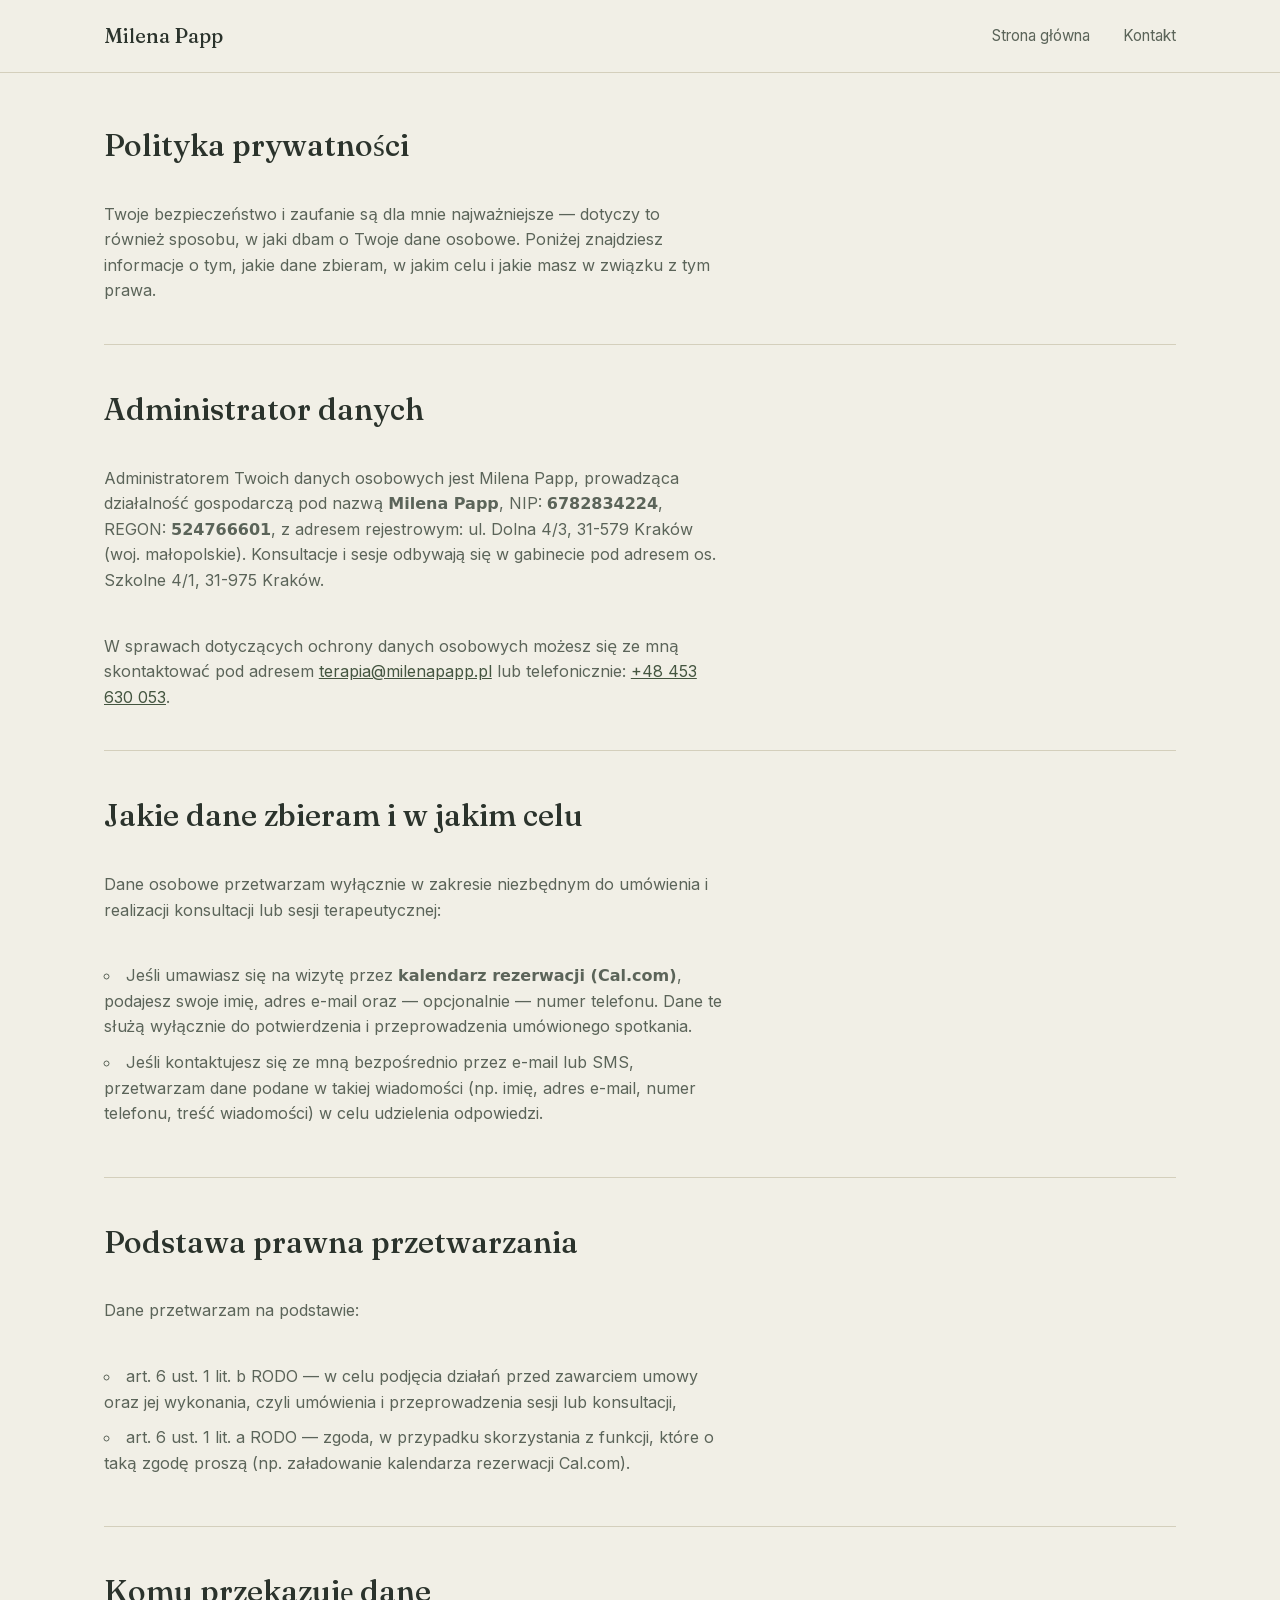
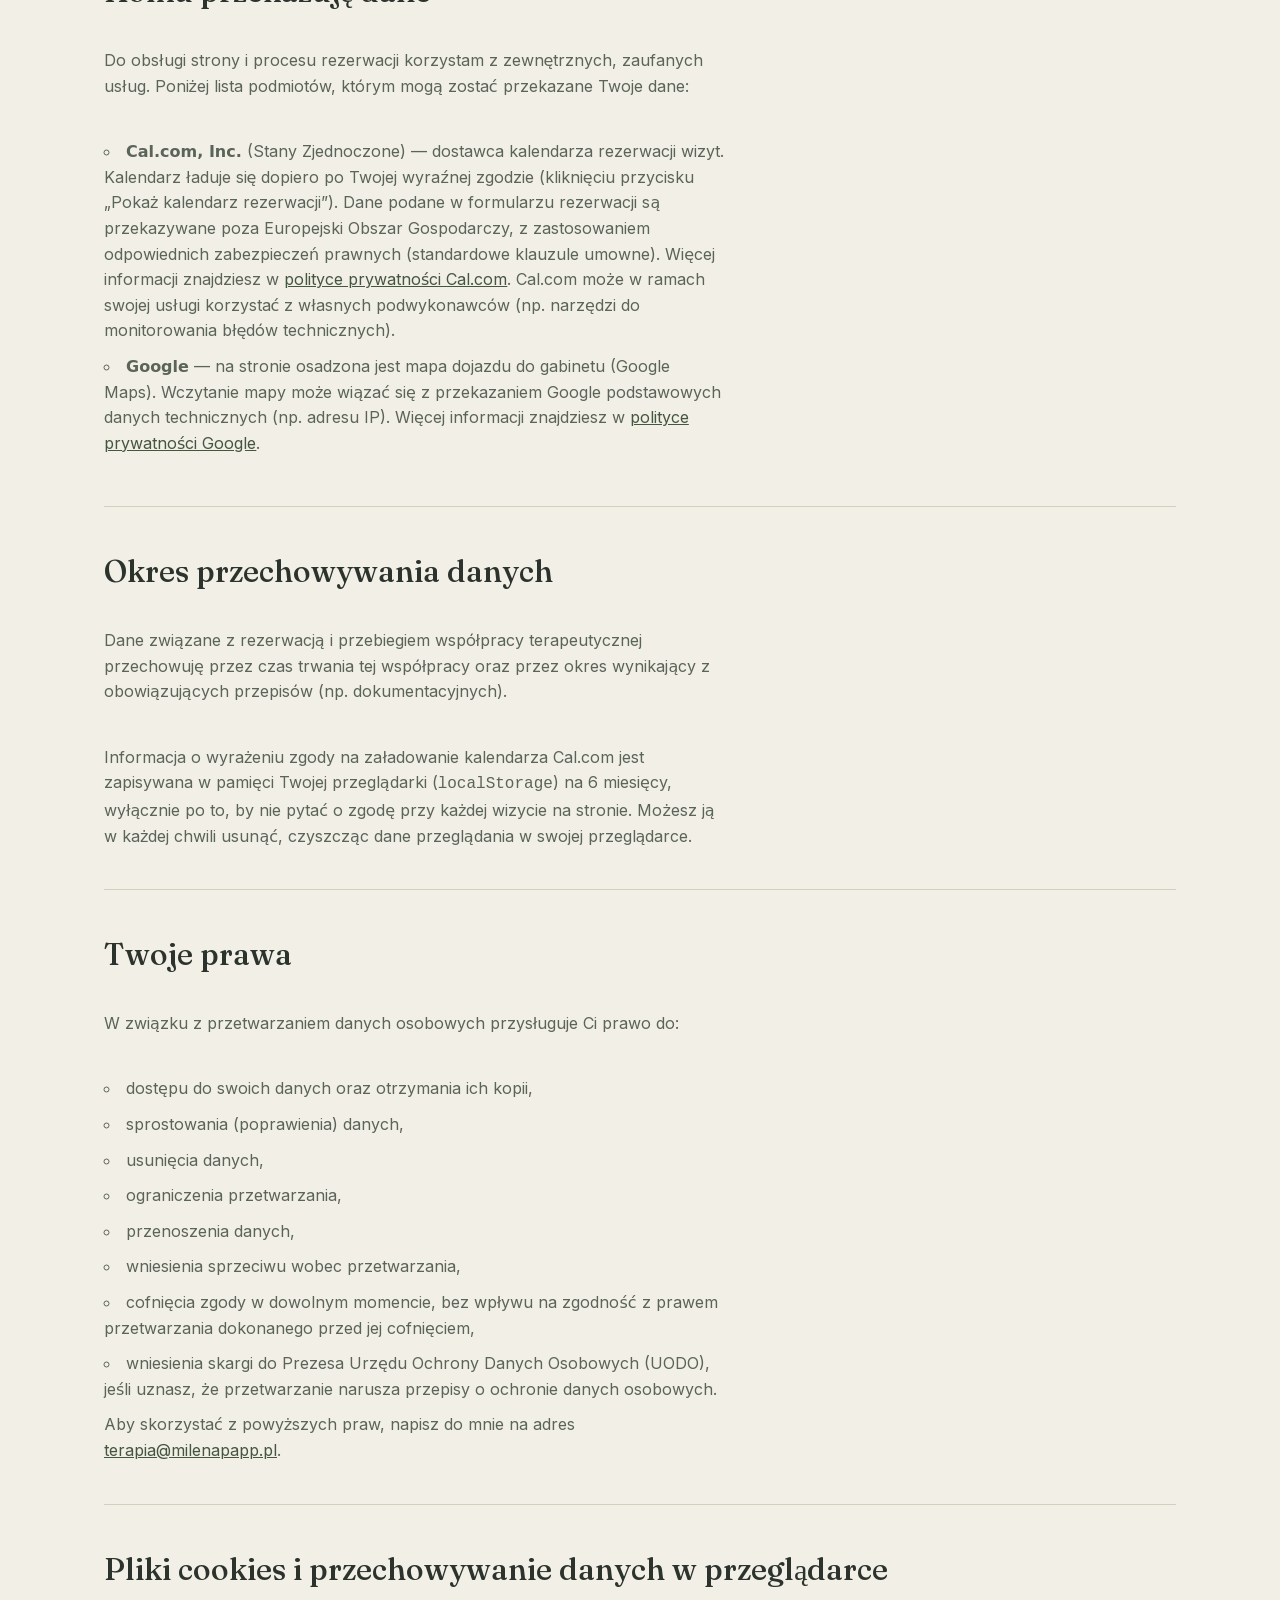
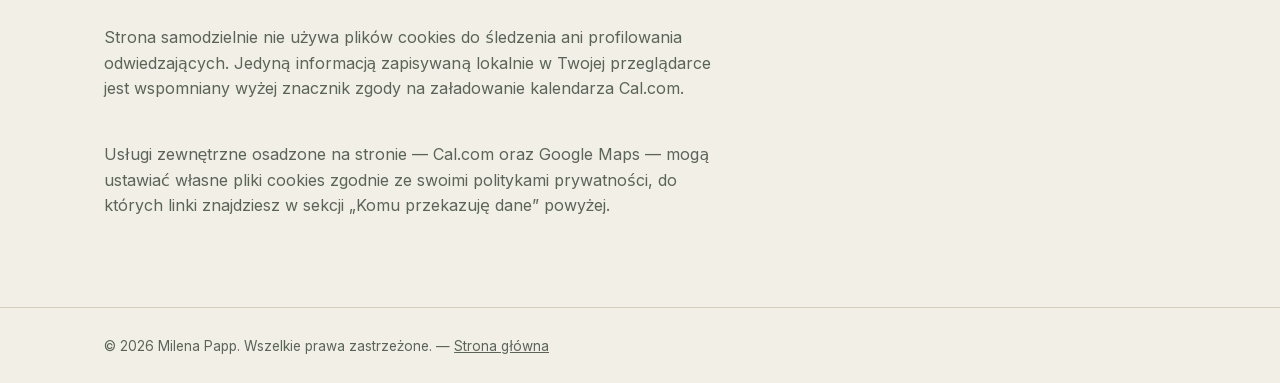
==== polityka-prywatnosci.html @ 80bcc525 "Added privacy policy" ====
<!DOCTYPE html>
<html lang="pl">
<head>
<meta charset="UTF-8">
<meta name="viewport" content="width=device-width, initial-scale=1.0">
<title>Polityka prywatności — Milena Papp</title>
<link rel="preload" href="fonts/inter-400-latin.woff2" as="font" type="font/woff2" crossorigin>
<link rel="preload" href="fonts/fraunces-500-latin.woff2" as="font" type="font/woff2" crossorigin>
<link rel="stylesheet" href="css/fonts.css">
<link rel="stylesheet" href="css/style.css">
</head>
<body>

<header class="site-header">
  <div class="wrap header-inner">
    <span class="wordmark">Milena Papp</span>
    <nav class="nav">
      <a href="index.html">Strona główna</a>
      <a href="index.html#kontakt">Kontakt</a>
    </nav>
  </div>
</header>

<main>

  <section class="section">
    <div class="wrap section-grid">
      <h2>Polityka prywatności</h2>
      <div class="section-body">
        <p>Twoje bezpieczeństwo i zaufanie są dla mnie najważniejsze — dotyczy to również sposobu, w jaki dbam o Twoje dane osobowe. Poniżej znajdziesz informacje o tym, jakie dane zbieram, w jakim celu i jakie masz w związku z tym prawa.</p>
      </div>

      <div class="subsection">
        <h2>Administrator danych</h2>
        <div class="section-body">
          <p>Administratorem Twoich danych osobowych jest Milena Papp, prowadząca działalność gospodarczą pod nazwą <strong>Milena Papp</strong>, NIP: <strong>6782834224</strong>, REGON: <strong>524766601</strong>, z adresem rejestrowym: ul. Dolna 4/3, 31-579 Kraków (woj. małopolskie). Konsultacje i sesje odbywają się w gabinecie pod adresem os. Szkolne 4/1, 31-975 Kraków.</p>
          <p>W sprawach dotyczących ochrony danych osobowych możesz się ze mną skontaktować pod adresem <a href="mailto:terapia@milenapapp.pl">terapia@milenapapp.pl</a> lub telefonicznie: <a href="sms:+48453630053">+48 453 630 053</a>.</p>
        </div>
      </div>

      <div class="subsection">
        <h2>Jakie dane zbieram i w jakim celu</h2>
        <div class="section-body">
          <p>Dane osobowe przetwarzam wyłącznie w zakresie niezbędnym do umówienia i realizacji konsultacji lub sesji terapeutycznej:</p>
          <ul class="helping">
            <li>Jeśli umawiasz się na wizytę przez <strong>kalendarz rezerwacji (Cal.com)</strong>, podajesz swoje imię, adres e-mail oraz — opcjonalnie — numer telefonu. Dane te służą wyłącznie do potwierdzenia i przeprowadzenia umówionego spotkania.</li>
            <li>Jeśli kontaktujesz się ze mną bezpośrednio przez e-mail lub SMS, przetwarzam dane podane w takiej wiadomości (np. imię, adres e-mail, numer telefonu, treść wiadomości) w celu udzielenia odpowiedzi.</li>
          </ul>
        </div>
      </div>

      <div class="subsection">
        <h2>Podstawa prawna przetwarzania</h2>
        <div class="section-body">
          <p>Dane przetwarzam na podstawie:</p>
          <ul class="helping">
            <li>art. 6 ust. 1 lit. b RODO — w celu podjęcia działań przed zawarciem umowy oraz jej wykonania, czyli umówienia i przeprowadzenia sesji lub konsultacji,</li>
            <li>art. 6 ust. 1 lit. a RODO — zgoda, w przypadku skorzystania z funkcji, które o taką zgodę proszą (np. załadowanie kalendarza rezerwacji Cal.com).</li>
          </ul>
        </div>
      </div>

      <div class="subsection">
        <h2>Komu przekazuję dane</h2>
        <div class="section-body">
          <p>Do obsługi strony i procesu rezerwacji korzystam z zewnętrznych, zaufanych usług. Poniżej lista podmiotów, którym mogą zostać przekazane Twoje dane:</p>
          <ul class="helping">
            <li><strong>Cal.com, Inc.</strong> (Stany Zjednoczone) — dostawca kalendarza rezerwacji wizyt. Kalendarz ładuje się dopiero po Twojej wyraźnej zgodzie (kliknięciu przycisku „Pokaż kalendarz rezerwacji”). Dane podane w formularzu rezerwacji są przekazywane poza Europejski Obszar Gospodarczy, z zastosowaniem odpowiednich zabezpieczeń prawnych (standardowe klauzule umowne). Więcej informacji znajdziesz w <a href="https://cal.com/privacy" target="_blank" rel="noopener">polityce prywatności Cal.com</a>. Cal.com może w ramach swojej usługi korzystać z własnych podwykonawców (np. narzędzi do monitorowania błędów technicznych).</li>
            <li><strong>Google</strong> — na stronie osadzona jest mapa dojazdu do gabinetu (Google Maps). Wczytanie mapy może wiązać się z przekazaniem Google podstawowych danych technicznych (np. adresu IP). Więcej informacji znajdziesz w <a href="https://policies.google.com/privacy" target="_blank" rel="noopener">polityce prywatności Google</a>.</li>
          </ul>
        </div>
      </div>

      <div class="subsection">
        <h2>Okres przechowywania danych</h2>
        <div class="section-body">
          <p>Dane związane z rezerwacją i przebiegiem współpracy terapeutycznej przechowuję przez czas trwania tej współpracy oraz przez okres wynikający z obowiązujących przepisów (np. dokumentacyjnych).</p>
          <p>Informacja o wyrażeniu zgody na załadowanie kalendarza Cal.com jest zapisywana w pamięci Twojej przeglądarki (<code>localStorage</code>) na 6 miesięcy, wyłącznie po to, by nie pytać o zgodę przy każdej wizycie na stronie. Możesz ją w każdej chwili usunąć, czyszcząc dane przeglądania w swojej przeglądarce.</p>
        </div>
      </div>

      <div class="subsection">
        <h2>Twoje prawa</h2>
        <div class="section-body">
          <p>W związku z przetwarzaniem danych osobowych przysługuje Ci prawo do:</p>
          <ul class="helping">
            <li>dostępu do swoich danych oraz otrzymania ich kopii,</li>
            <li>sprostowania (poprawienia) danych,</li>
            <li>usunięcia danych,</li>
            <li>ograniczenia przetwarzania,</li>
            <li>przenoszenia danych,</li>
            <li>wniesienia sprzeciwu wobec przetwarzania,</li>
            <li>cofnięcia zgody w dowolnym momencie, bez wpływu na zgodność z prawem przetwarzania dokonanego przed jej cofnięciem,</li>
            <li>wniesienia skargi do Prezesa Urzędu Ochrony Danych Osobowych (UODO), jeśli uznasz, że przetwarzanie narusza przepisy o ochronie danych osobowych.</li>
          </ul>
          <p>Aby skorzystać z powyższych praw, napisz do mnie na adres <a href="mailto:terapia@milenapapp.pl">terapia@milenapapp.pl</a>.</p>
        </div>
      </div>

      <div class="subsection">
        <h2>Pliki cookies i przechowywanie danych w przeglądarce</h2>
        <div class="section-body">
          <p>Strona samodzielnie nie używa plików cookies do śledzenia ani profilowania odwiedzających. Jedyną informacją zapisywaną lokalnie w Twojej przeglądarce jest wspomniany wyżej znacznik zgody na załadowanie kalendarza Cal.com.</p>
          <p>Usługi zewnętrzne osadzone na stronie — Cal.com oraz Google Maps — mogą ustawiać własne pliki cookies zgodnie ze swoimi politykami prywatności, do których linki znajdziesz w sekcji „Komu przekazuję dane” powyżej.</p>
        </div>
      </div>
    </div>
  </section>

</main>

<footer class="site-footer">
  <div class="wrap">
    <p>© 2026 Milena Papp. Wszelkie prawa zastrzeżone. — <a href="index.html">Strona główna</a></p>
  </div>
</footer>

</body>
</html>
---- css/fonts.css ----
/* Fraunces */
@font-face {
  font-family: 'Fraunces';
  font-style: normal;
  font-weight: 400;
  font-display: optional;
  src: url(../fonts/fraunces-400-latin-ext.woff2) format('woff2');
  unicode-range: U+0100-02BA, U+02BD-02C5, U+02C7-02CC, U+02CE-02D7, U+02DD-02FF, U+0304, U+0308, U+0329, U+1D00-1DBF, U+1E00-1E9F, U+1EF2-1EFF, U+2020, U+20A0-20AB, U+20AD-20C0, U+2113, U+2C60-2C7F, U+A720-A7FF;
}
@font-face {
  font-family: 'Fraunces';
  font-style: normal;
  font-weight: 400;
  font-display: optional;
  src: url(../fonts/fraunces-400-latin.woff2) format('woff2');
  unicode-range: U+0000-00FF, U+0131, U+0152-0153, U+02BB-02BC, U+02C6, U+02DA, U+02DC, U+0304, U+0308, U+0329, U+2000-206F, U+20AC, U+2122, U+2191, U+2193, U+2212, U+2215, U+FEFF, U+FFFD;
}
@font-face {
  font-family: 'Fraunces';
  font-style: normal;
  font-weight: 500;
  font-display: optional;
  src: url(../fonts/fraunces-500-latin-ext.woff2) format('woff2');
  unicode-range: U+0100-02BA, U+02BD-02C5, U+02C7-02CC, U+02CE-02D7, U+02DD-02FF, U+0304, U+0308, U+0329, U+1D00-1DBF, U+1E00-1E9F, U+1EF2-1EFF, U+2020, U+20A0-20AB, U+20AD-20C0, U+2113, U+2C60-2C7F, U+A720-A7FF;
}
@font-face {
  font-family: 'Fraunces';
  font-style: normal;
  font-weight: 500;
  font-display: optional;
  src: url(../fonts/fraunces-500-latin.woff2) format('woff2');
  unicode-range: U+0000-00FF, U+0131, U+0152-0153, U+02BB-02BC, U+02C6, U+02DA, U+02DC, U+0304, U+0308, U+0329, U+2000-206F, U+20AC, U+2122, U+2191, U+2193, U+2212, U+2215, U+FEFF, U+FFFD;
}
@font-face {
  font-family: 'Fraunces';
  font-style: normal;
  font-weight: 600;
  font-display: optional;
  src: url(../fonts/fraunces-600-latin-ext.woff2) format('woff2');
  unicode-range: U+0100-02BA, U+02BD-02C5, U+02C7-02CC, U+02CE-02D7, U+02DD-02FF, U+0304, U+0308, U+0329, U+1D00-1DBF, U+1E00-1E9F, U+1EF2-1EFF, U+2020, U+20A0-20AB, U+20AD-20C0, U+2113, U+2C60-2C7F, U+A720-A7FF;
}
@font-face {
  font-family: 'Fraunces';
  font-style: normal;
  font-weight: 600;
  font-display: optional;
  src: url(../fonts/fraunces-600-latin.woff2) format('woff2');
  unicode-range: U+0000-00FF, U+0131, U+0152-0153, U+02BB-02BC, U+02C6, U+02DA, U+02DC, U+0304, U+0308, U+0329, U+2000-206F, U+20AC, U+2122, U+2191, U+2193, U+2212, U+2215, U+FEFF, U+FFFD;
}

/* Inter */
@font-face {
  font-family: 'Inter';
  font-style: normal;
  font-weight: 400;
  font-display: optional;
  src: url(../fonts/inter-400-latin-ext.woff2) format('woff2');
  unicode-range: U+0100-02BA, U+02BD-02C5, U+02C7-02CC, U+02CE-02D7, U+02DD-02FF, U+0304, U+0308, U+0329, U+1D00-1DBF, U+1E00-1E9F, U+1EF2-1EFF, U+2020, U+20A0-20AB, U+20AD-20C0, U+2113, U+2C60-2C7F, U+A720-A7FF;
}
@font-face {
  font-family: 'Inter';
  font-style: normal;
  font-weight: 400;
  font-display: optional;
  src: url(../fonts/inter-400-latin.woff2) format('woff2');
  unicode-range: U+0000-00FF, U+0131, U+0152-0153, U+02BB-02BC, U+02C6, U+02DA, U+02DC, U+0304, U+0308, U+0329, U+2000-206F, U+20AC, U+2122, U+2191, U+2193, U+2212, U+2215, U+FEFF, U+FFFD;
}
@font-face {
  font-family: 'Inter';
  font-style: normal;
  font-weight: 500;
  font-display: optional;
  src: url(../fonts/inter-500-latin-ext.woff2) format('woff2');
  unicode-range: U+0100-02BA, U+02BD-02C5, U+02C7-02CC, U+02CE-02D7, U+02DD-02FF, U+0304, U+0308, U+0329, U+1D00-1DBF, U+1E00-1E9F, U+1EF2-1EFF, U+2020, U+20A0-20AB, U+20AD-20C0, U+2113, U+2C60-2C7F, U+A720-A7FF;
}
@font-face {
  font-family: 'Inter';
  font-style: normal;
  font-weight: 500;
  font-display: optional;
  src: url(../fonts/inter-500-latin.woff2) format('woff2');
  unicode-range: U+0000-00FF, U+0131, U+0152-0153, U+02BB-02BC, U+02C6, U+02DA, U+02DC, U+0304, U+0308, U+0329, U+2000-206F, U+20AC, U+2122, U+2191, U+2193, U+2212, U+2215, U+FEFF, U+FFFD;
}
@font-face {
  font-family: 'Inter';
  font-style: normal;
  font-weight: 600;
  font-display: optional;
  src: url(../fonts/inter-600-latin-ext.woff2) format('woff2');
  unicode-range: U+0100-02BA, U+02BD-02C5, U+02C7-02CC, U+02CE-02D7, U+02DD-02FF, U+0304, U+0308, U+0329, U+1D00-1DBF, U+1E00-1E9F, U+1EF2-1EFF, U+2020, U+20A0-20AB, U+20AD-20C0, U+2113, U+2C60-2C7F, U+A720-A7FF;
}
@font-face {
  font-family: 'Inter';
  font-style: normal;
  font-weight: 600;
  font-display: optional;
  src: url(../fonts/inter-600-latin.woff2) format('woff2');
  unicode-range: U+0000-00FF, U+0131, U+0152-0153, U+02BB-02BC, U+02C6, U+02DA, U+02DC, U+0304, U+0308, U+0329, U+2000-206F, U+20AC, U+2122, U+2191, U+2193, U+2212, U+2215, U+FEFF, U+FFFD;
}
---- css/style.css ----
:root {
  --bg: #F1EFE6;
  --surface-alt: #E4E0D1;
  --ink: #2B332C;
  --ink-soft: #5B6459;
  --accent: #8A6558;
  --accent-deep: #445540;
  --photo: #8A6558;
  --border: #D4CFBC;
  --btn-ink: #F6F4EC;

  --font-display: "Fraunces", serif;
  --font-body: "Inter", system-ui, sans-serif;
}

@media (prefers-color-scheme: dark) {
  :root {
    --bg: #1B1F1B;
    --surface-alt: #242923;
    --ink: #EDEAE0;
    --ink-soft: #A8AFA3;
    --accent: #C99C88;
    --accent-deep: #8FB088;
    --photo: #8A6558;
    --border: #3A3F38;
    --btn-ink: #1B1F1B;
  }
}

* { box-sizing: border-box; }

html {
  scroll-behavior: smooth;
}

body {
  margin: 0;
  background: var(--bg);
  color: var(--ink);
  font-family: var(--font-body);
  font-size: 16px;
  line-height: 1.6;
}

h1, h2, h3 {
  font-family: var(--font-display);
  color: var(--ink);
  margin: 0;
}

.wrap {
  max-width: 1120px;
  margin: 0 auto;
  padding: 0 24px;
}

/* Header */
.site-header {
  border-bottom: 1px solid var(--border);
  background: var(--bg);
}

.header-inner {
  display: flex;
  justify-content: space-between;
  align-items: center;
  padding-top: 20px;
  padding-bottom: 20px;
}

.wordmark {
  font-family: var(--font-display);
  font-size: 1.25rem;
  font-weight: 500;
}

.nav a {
  color: var(--ink-soft);
  text-decoration: none;
  margin-left: 28px;
  font-size: 0.95rem;
}

.nav a:focus-visible {
  color: var(--accent-deep);
}

@media (hover: hover) {
  .nav a:hover {
    color: var(--accent-deep);
  }
}

/* Hero */
.hero {
  padding: 72px 0 96px;
}

.hero-inner {
  display: grid;
  grid-template-columns: 1.1fr 0.9fr;
  gap: 56px;
  align-items: center;
}

.eyebrow {
  color: var(--accent);
  font-size: 0.85rem;
  letter-spacing: 0.06em;
  text-transform: uppercase;
  margin: 0 0 16px;
}

.hero h1 {
  font-size: clamp(2.2rem, 4vw, 3.2rem);
  font-weight: 500;
  line-height: 1.15;
}

.lede {
  color: var(--ink-soft);
  font-size: 1.05rem;
  max-width: 46ch;
  margin: 22px 0 32px;
}

.btn {
  display: inline-block;
  background: var(--accent-deep);
  color: var(--btn-ink);
  text-decoration: none;
  padding: 13px 26px;
  border-radius: 4px;
  font-size: 0.95rem;
  font-weight: 500;
  border: none;
  cursor: pointer;
}

.btn:focus-visible {
  background: var(--ink);
}

@media (hover: hover) {
  .btn:hover {
    background: var(--ink);
  }
}

.hero-photo {
  position: relative;
  aspect-ratio: 2 / 3;
  border-radius: 4px;
}

.hero-photo::before {
  content: "";
  position: absolute;
  inset: 0;
  background: var(--photo) url('../images/milena_photo.JPG') center/cover no-repeat;
  border-radius: 4px;
  transition: transform 0.3s ease;
}

.hero-photo:hover::before {
  transform: scale(1.05);
}

.hero-photo::after {
  content: "";
  position: absolute;
  inset: 16px -16px -16px 16px;
  border: 1px solid var(--accent);
  border-radius: 4px;
  z-index: -1;
  transition: transform 0.3s ease;
}

.hero-photo:hover::after {
  transform: scale(1.05);
}

/* Sections */
.section {
  padding: 48px 0;
}

.section-alt {
  background: var(--surface-alt);
}

.section-divider {
  border-top: 1px solid var(--border);
  max-width: 1120px;
  margin: 0 auto;
  padding: 0 24px;
}

.section h2 {
  font-size: 1.9rem;
  font-weight: 500;
  margin-bottom: 32px;
}

.section-body {
  color: var(--ink-soft);
  max-width: 62ch;
}

.section-body p {
  margin: 0 0 40px;
}

.section-body a {
  color: var(--accent-deep);
}

.section-grid {
  display: block;
}

.subsection {
  margin-top: 40px;
  padding-top: 40px;
  border-top: 1px solid var(--border);
}

#w-czym-pomagam {
  margin-top: 0;
  padding-top: 24px;
}

.subsection h3 {
  font-size: 1.3rem;
  font-weight: 500;
  margin-bottom: 16px;
}

.section-body .label {
  color: var(--accent);
  font-size: 0.8rem;
  text-transform: uppercase;
  letter-spacing: 0.05em;
  margin: 28px 0 10px;
}

.helping {
  margin: 10px 0 0;
  padding: 0;
  list-style: circle;
  max-width: 62ch;
  list-style-position: inside;
}

.helping li {
  padding: 0 0 10px;
  color: var(--ink-soft);
}

.credentials {
  margin: 24px 0 0;
  padding: 0;
  list-style: none;
  max-width: 62ch;
}

.credentials li {
  padding: 10px 0;
  color: var(--ink-soft);
}

/* Offer cards */
.offer-grid {
  display: grid;
  grid-template-columns: repeat(3, 1fr);
  gap: 24px;
}

.offer-card {
  background: var(--bg);
  border-left: 3px solid var(--accent);
  padding: 24px;
  border-radius: 2px;
}

.offer-card h3 {
  font-size: 1.15rem;
  font-weight: 500;
  margin-bottom: 12px;
}

.offer-card p {
  color: var(--ink-soft);
  margin: 0;
  font-size: 0.95rem;
}

/* Contact */
.contact-grid {
  display: grid;
  grid-template-columns: max-content auto;
  gap: 56px;
  align-items: start;
}

.contact-details {
  margin: 0;
  padding: 0;
  display: grid;
  gap: 18px;
}

.contact-details dt {
  font-size: 0.8rem;
  color: var(--accent);
  text-transform: uppercase;
  letter-spacing: 0.05em;
  margin-bottom: 4px;
}

.contact-details dd {
  margin: 0;
  font-size: 1rem;
}

.contact-details a {
  color: inherit;
  text-decoration: none;
}

.contact-details a:focus-visible {
  color: var(--accent-deep);
  text-decoration: underline;
}

@media (hover: hover) {
  .contact-details a:hover {
    color: var(--accent-deep);
    text-decoration: underline;
  }
}

.map-container {
  position: relative;
  width: 100%;
  padding-bottom: 75%;
  height: 0;
  overflow: hidden;
  border-radius: 4px;
}

.map-container iframe {
  position: absolute;
  top: 0;
  left: 0;
  width: 100%;
  height: 100%;
  border-radius: 4px;
}

/* Rezerwacja (Booking) */
.pricing-info {
  max-width: 62ch;
  margin-bottom: 32px;
}

.pricing-info p {
  margin: 0 0 12px;
  color: var(--ink-soft);
  font-size: 1.05rem;
}

.pricing-info strong {
  color: var(--accent-deep);
  font-weight: 600;
}

/* Calendar switcher */
.cal-switcher {
  display: flex;
  gap: 12px;
  margin-bottom: 32px;
  flex-wrap: wrap;
}

.cal-switch-btn {
  padding: 12px 24px;
  background: var(--bg);
  border: 1px solid var(--border);
  border-radius: 4px;
  color: var(--ink-soft);
  font-family: var(--font-body);
  font-size: 0.95rem;
  font-weight: 500;
  cursor: pointer;
  transition: all 0.2s ease;
}

@media (hover: hover) {
  .cal-switch-btn:hover {
    background: var(--surface-alt);
    border-color: var(--accent);
    color: var(--ink);
  }
}

.cal-switch-btn.active {
  background: var(--accent-deep);
  border-color: var(--accent-deep);
  color: var(--btn-ink);
}

@media (hover: hover) {
  .cal-switch-btn.active:hover {
    background: var(--ink);
    border-color: var(--ink);
  }
}

/* Calendar container */
.cal-container {
  position: relative;
  overflow: hidden;
}

.cal-container[hidden] {
  display: none;
}

.cal-wrapper {
  border-radius: 8px;
  display: block;
  overflow: hidden;
}

.cal-wrapper:not(.active) {
  display: none;
}

.cal-wrapper.active {
  display: block;
}

.cal-wrapper > div {
  width: 100%;
  height: auto;
  overflow-x: hidden !important;
  max-width: 100%;
}

.cal-wrapper iframe {
  max-width: 100% !important;
  overflow-x: hidden !important;
}

.cal-placeholder {
  display: flex;
  flex-direction: column;
  align-items: center;
  justify-content: center;
  min-height: 400px;
  padding: 48px 24px;
  text-align: center;
  background: var(--surface-alt);
  border-radius: 8px;
  border: 1px solid var(--border);
}

.cal-placeholder[hidden] {
  display: none;
}

.cal-placeholder p {
  margin: 0;
  color: var(--ink-soft);
  font-size: 1.1rem;
}

.cal-placeholder p:first-child {
  font-size: 1.3rem;
  margin-bottom: 8px;
}

.cal-placeholder p a {
  color: var(--accent-deep);
}

.cal-placeholder .btn {
  margin-top: 24px;
}

/* Footer */
.site-footer {
  border-top: 1px solid var(--border);
  padding: 28px 0;
}

.site-footer p {
  margin: 0;
  color: var(--ink-soft);
  font-size: 0.85rem;
}

.site-footer a {
  color: inherit;
  text-decoration: underline;
}

.site-footer a:focus-visible {
  color: var(--accent-deep);
}

@media (hover: hover) {
  .site-footer a:hover {
    color: var(--accent-deep);
  }
}

/* Responsive */
@media (max-width: 760px) {
  .hero-inner,
  .contact-grid {
    grid-template-columns: 1fr;
  }

  .hero-photo {
    order: -1;
  }

  .offer-grid {
    grid-template-columns: 1fr;
  }

  .nav a {
    margin-left: 16px;
  }

  .section {
    padding: 32px 0;
  }

  .hero {
    padding: 40px 0 48px;
  }

  .subsection {
    margin-top: 32px;
    padding-top: 32px;
  }

  .pricing-info {
    margin-bottom: 24px;
  }

  .cal-switcher {
    margin-bottom: 24px;
  }

  .cal-switch-btn {
    font-size: 0.9rem;
    padding: 10px 18px;
  }
}

@media (prefers-reduced-motion: reduce) {
  * { transition: none !important; }
}
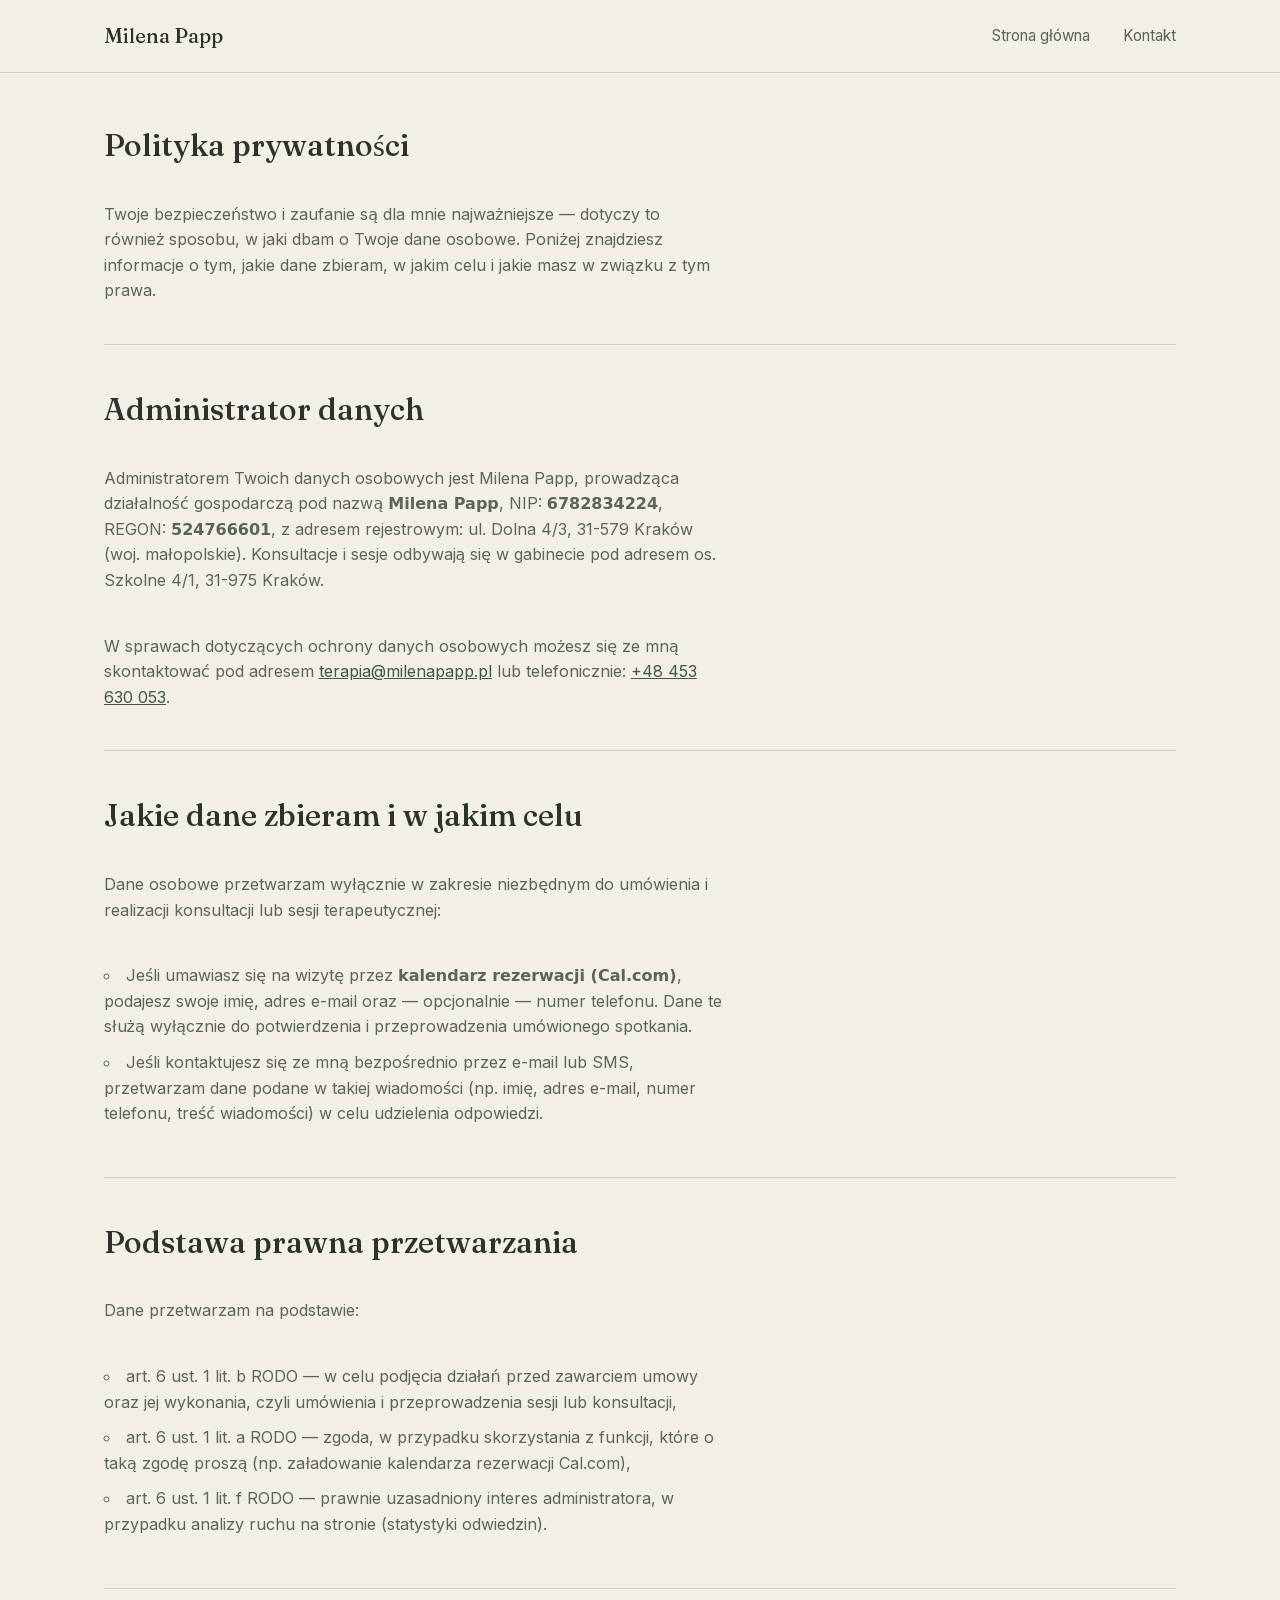
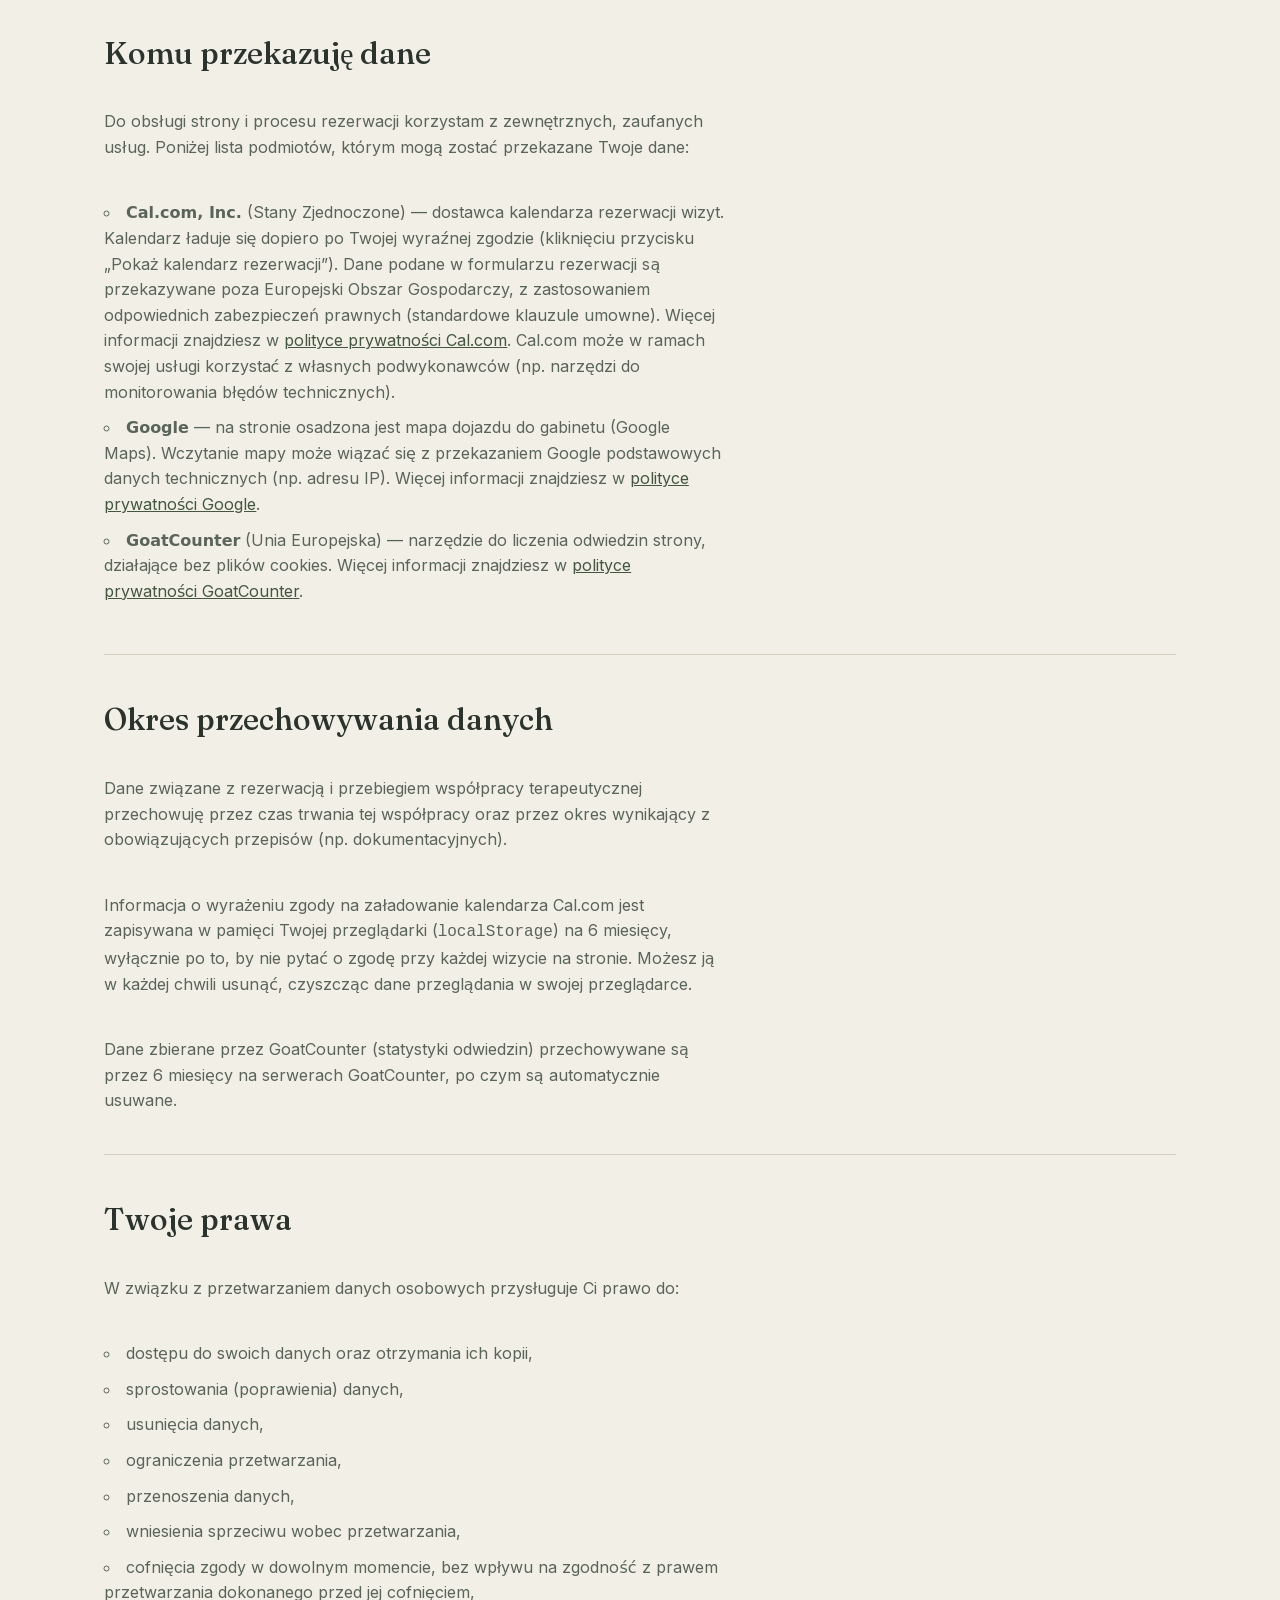
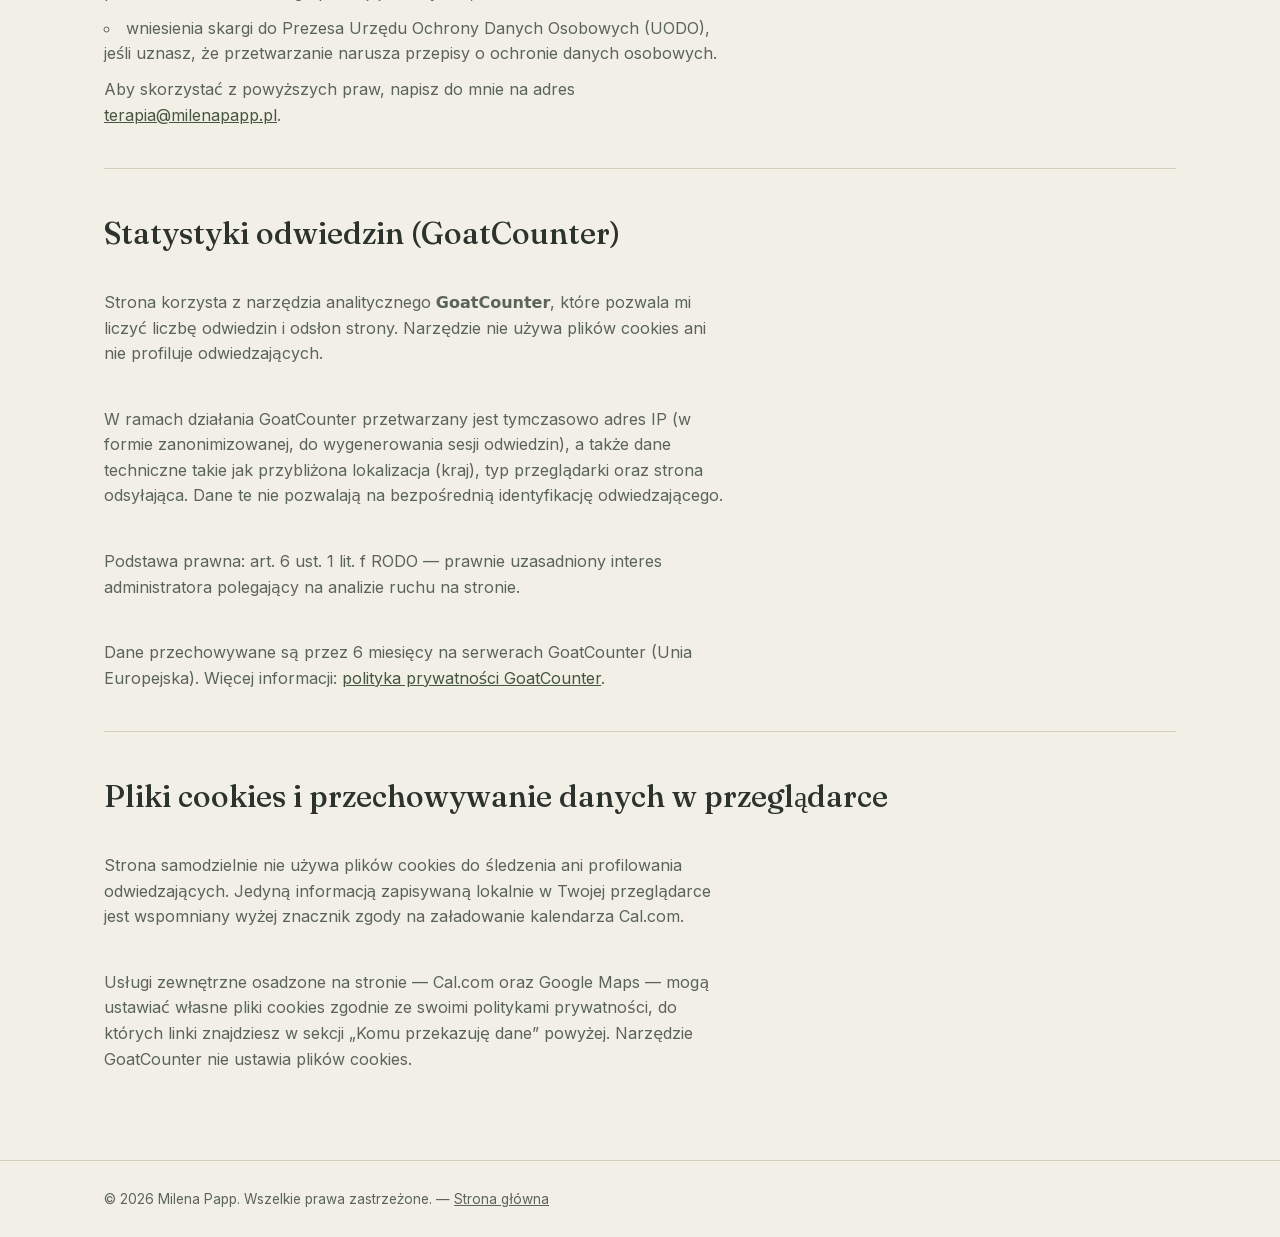
==== commit 6cdf7e10: "Add GoatCounter" ====
--- a/polityka-prywatnosci.html
+++ b/polityka-prywatnosci.html
@@ -8,6 +8,7 @@
 <link rel="preload" href="fonts/fraunces-500-latin.woff2" as="font" type="font/woff2" crossorigin>
 <link rel="stylesheet" href="css/fonts.css">
 <link rel="stylesheet" href="css/style.css">
+<script data-goatcounter="https://milenapapp.goatcounter.com/count" async src="//gc.zgo.at/count.js"></script>
 </head>
 <body>
 
@@ -55,7 +56,8 @@
           <p>Dane przetwarzam na podstawie:</p>
           <ul class="helping">
             <li>art. 6 ust. 1 lit. b RODO — w celu podjęcia działań przed zawarciem umowy oraz jej wykonania, czyli umówienia i przeprowadzenia sesji lub konsultacji,</li>
-            <li>art. 6 ust. 1 lit. a RODO — zgoda, w przypadku skorzystania z funkcji, które o taką zgodę proszą (np. załadowanie kalendarza rezerwacji Cal.com).</li>
+            <li>art. 6 ust. 1 lit. a RODO — zgoda, w przypadku skorzystania z funkcji, które o taką zgodę proszą (np. załadowanie kalendarza rezerwacji Cal.com),</li>
+            <li>art. 6 ust. 1 lit. f RODO — prawnie uzasadniony interes administratora, w przypadku analizy ruchu na stronie (statystyki odwiedzin).</li>
           </ul>
         </div>
       </div>
@@ -67,6 +69,7 @@
           <ul class="helping">
             <li><strong>Cal.com, Inc.</strong> (Stany Zjednoczone) — dostawca kalendarza rezerwacji wizyt. Kalendarz ładuje się dopiero po Twojej wyraźnej zgodzie (kliknięciu przycisku „Pokaż kalendarz rezerwacji”). Dane podane w formularzu rezerwacji są przekazywane poza Europejski Obszar Gospodarczy, z zastosowaniem odpowiednich zabezpieczeń prawnych (standardowe klauzule umowne). Więcej informacji znajdziesz w <a href="https://cal.com/privacy" target="_blank" rel="noopener">polityce prywatności Cal.com</a>. Cal.com może w ramach swojej usługi korzystać z własnych podwykonawców (np. narzędzi do monitorowania błędów technicznych).</li>
             <li><strong>Google</strong> — na stronie osadzona jest mapa dojazdu do gabinetu (Google Maps). Wczytanie mapy może wiązać się z przekazaniem Google podstawowych danych technicznych (np. adresu IP). Więcej informacji znajdziesz w <a href="https://policies.google.com/privacy" target="_blank" rel="noopener">polityce prywatności Google</a>.</li>
+            <li><strong>GoatCounter</strong> (Unia Europejska) — narzędzie do liczenia odwiedzin strony, działające bez plików cookies. Więcej informacji znajdziesz w <a href="https://www.goatcounter.com/privacy" target="_blank" rel="noopener">polityce prywatności GoatCounter</a>.</li>
           </ul>
         </div>
       </div>
@@ -76,6 +79,7 @@
         <div class="section-body">
           <p>Dane związane z rezerwacją i przebiegiem współpracy terapeutycznej przechowuję przez czas trwania tej współpracy oraz przez okres wynikający z obowiązujących przepisów (np. dokumentacyjnych).</p>
           <p>Informacja o wyrażeniu zgody na załadowanie kalendarza Cal.com jest zapisywana w pamięci Twojej przeglądarki (<code>localStorage</code>) na 6 miesięcy, wyłącznie po to, by nie pytać o zgodę przy każdej wizycie na stronie. Możesz ją w każdej chwili usunąć, czyszcząc dane przeglądania w swojej przeglądarce.</p>
+          <p>Dane zbierane przez GoatCounter (statystyki odwiedzin) przechowywane są przez 6 miesięcy na serwerach GoatCounter, po czym są automatycznie usuwane.</p>
         </div>
       </div>
 
@@ -98,10 +102,20 @@
       </div>
 
       <div class="subsection">
+        <h2>Statystyki odwiedzin (GoatCounter)</h2>
+        <div class="section-body">
+          <p>Strona korzysta z narzędzia analitycznego <strong>GoatCounter</strong>, które pozwala mi liczyć liczbę odwiedzin i odsłon strony. Narzędzie nie używa plików cookies ani nie profiluje odwiedzających.</p>
+          <p>W ramach działania GoatCounter przetwarzany jest tymczasowo adres IP (w formie zanonimizowanej, do wygenerowania sesji odwiedzin), a także dane techniczne takie jak przybliżona lokalizacja (kraj), typ przeglądarki oraz strona odsyłająca. Dane te nie pozwalają na bezpośrednią identyfikację odwiedzającego.</p>
+          <p>Podstawa prawna: art. 6 ust. 1 lit. f RODO — prawnie uzasadniony interes administratora polegający na analizie ruchu na stronie.</p>
+          <p>Dane przechowywane są przez 6 miesięcy na serwerach GoatCounter (Unia Europejska). Więcej informacji: <a href="https://www.goatcounter.com/privacy" target="_blank" rel="noopener">polityka prywatności GoatCounter</a>.</p>
+        </div>
+      </div>
+
+      <div class="subsection">
         <h2>Pliki cookies i przechowywanie danych w przeglądarce</h2>
         <div class="section-body">
           <p>Strona samodzielnie nie używa plików cookies do śledzenia ani profilowania odwiedzających. Jedyną informacją zapisywaną lokalnie w Twojej przeglądarce jest wspomniany wyżej znacznik zgody na załadowanie kalendarza Cal.com.</p>
-          <p>Usługi zewnętrzne osadzone na stronie — Cal.com oraz Google Maps — mogą ustawiać własne pliki cookies zgodnie ze swoimi politykami prywatności, do których linki znajdziesz w sekcji „Komu przekazuję dane” powyżej.</p>
+          <p>Usługi zewnętrzne osadzone na stronie — Cal.com oraz Google Maps — mogą ustawiać własne pliki cookies zgodnie ze swoimi politykami prywatności, do których linki znajdziesz w sekcji „Komu przekazuję dane” powyżej. Narzędzie GoatCounter nie ustawia plików cookies.</p>
         </div>
       </div>
     </div>
@@ -116,4 +130,4 @@
 </footer>
 
 </body>
-</html>
+</html>
